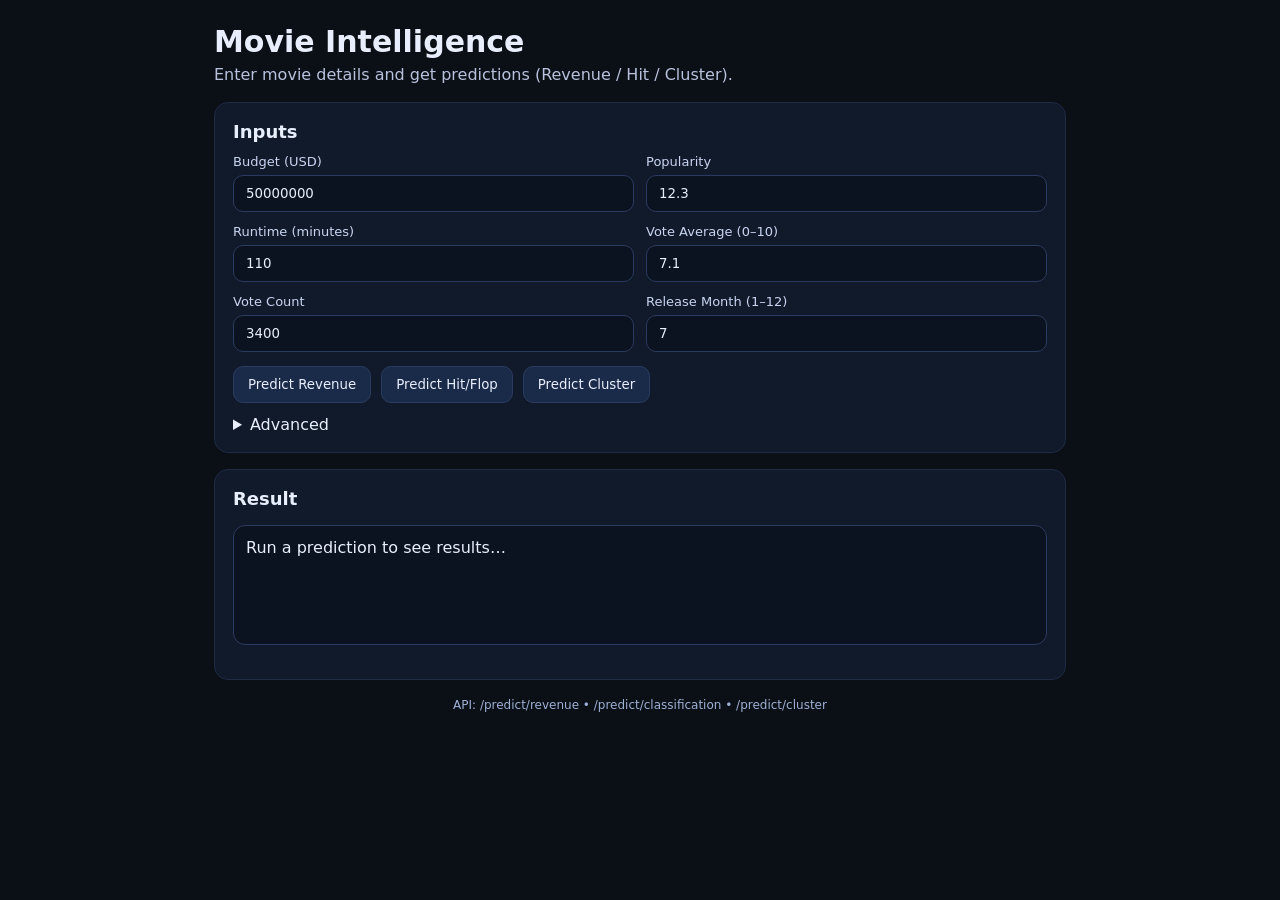
==== templates/index.html @ 2c687a2c "Add web UI interface for predictions" ====
<!doctype html>
<html lang="en">
<head>
  <meta charset="utf-8" />
  <meta name="viewport" content="width=device-width, initial-scale=1" />
  <title>Movie Intelligence – Predictor</title>
  <link rel="stylesheet" href="/static/styles.css" />
</head>
<body>
  <div class="container">
    <header>
      <h1>Movie Intelligence</h1>
      <p>Enter movie details and get predictions (Revenue / Hit / Cluster).</p>
    </header>

    <section class="card">
      <h2>Inputs</h2>

      <div class="grid">
        <label>
          Budget (USD)
          <input id="budget" type="number" min="1" step="1" value="50000000" />
        </label>

        <label>
          Popularity
          <input id="popularity" type="number" min="0" step="0.01" value="12.3" />
        </label>

        <label>
          Runtime (minutes)
          <input id="runtime" type="number" min="1" step="1" value="110" />
        </label>

        <label>
          Vote Average (0–10)
          <input id="vote_average" type="number" min="0" max="10" step="0.1" value="7.1" />
        </label>

        <label>
          Vote Count
          <input id="vote_count" type="number" min="0" step="1" value="3400" />
        </label>

        <label>
          Release Month (1–12)
          <input id="release_month" type="number" min="1" max="12" step="1" value="7" />
        </label>
      </div>

      <div class="actions">
        <button id="btnRevenue">Predict Revenue</button>
        <button id="btnClassify">Predict Hit/Flop</button>
        <button id="btnCluster">Predict Cluster</button>
      </div>

      <details class="advanced">
        <summary>Advanced</summary>
        <label>
          Optional API Key (X-API-Key)
          <input id="api_key" type="password" placeholder="Leave empty if not enabled" />
        </label>
        <p class="hint">If your server sets <code>API_KEY</code> env var, you must send this header.</p>
      </details>
    </section>

    <section class="card">
      <h2>Result</h2>
      <pre id="output" class="output">Run a prediction to see results…</pre>
    </section>

    <footer>
      <span class="muted">API: <code>/predict/revenue</code> • <code>/predict/classification</code> • <code>/predict/cluster</code></span>
    </footer>
  </div>

  <script src="/static/app.js"></script>
</body>
</html>
---- static/styles.css ----
:root { color-scheme: dark; }
* { box-sizing: border-box; font-family: system-ui, -apple-system, Segoe UI, Roboto, Arial; }

body { margin: 0; background: #0b0f16; color: #e8eefc; }
.container { max-width: 900px; margin: 0 auto; padding: 24px; }
header { margin-bottom: 18px; }
h1 { margin: 0 0 6px 0; font-size: 30px; }
p { margin: 0; color: #b8c2dd; }

.card { background: #111a2a; border: 1px solid #1f2b44; border-radius: 14px; padding: 18px; margin-top: 16px; }
h2 { margin: 0 0 12px 0; font-size: 18px; }

.grid { display: grid; grid-template-columns: repeat(2, minmax(0, 1fr)); gap: 12px; }
label { display: grid; gap: 6px; font-size: 13px; color: #c9d4f1; }
input { padding: 10px 12px; border-radius: 10px; border: 1px solid #2b3b5f; background: #0b1220; color: #e8eefc; }

.actions { display: flex; gap: 10px; margin-top: 14px; flex-wrap: wrap; }
button { padding: 10px 14px; border-radius: 10px; border: 1px solid #2b3b5f; background: #1a2b4a; color: #e8eefc; cursor: pointer; }
button:disabled { opacity: 0.6; cursor: not-allowed; }

.output { background: #0b1220; border: 1px solid #2b3b5f; border-radius: 12px; padding: 12px; overflow: auto; min-height: 120px; }

.advanced { margin-top: 12px; }
.hint { margin-top: 8px; font-size: 12px; color: #9fb0d6; }
.muted { color: #9fb0d6; font-size: 12px; }
footer { margin-top: 14px; text-align: center; }
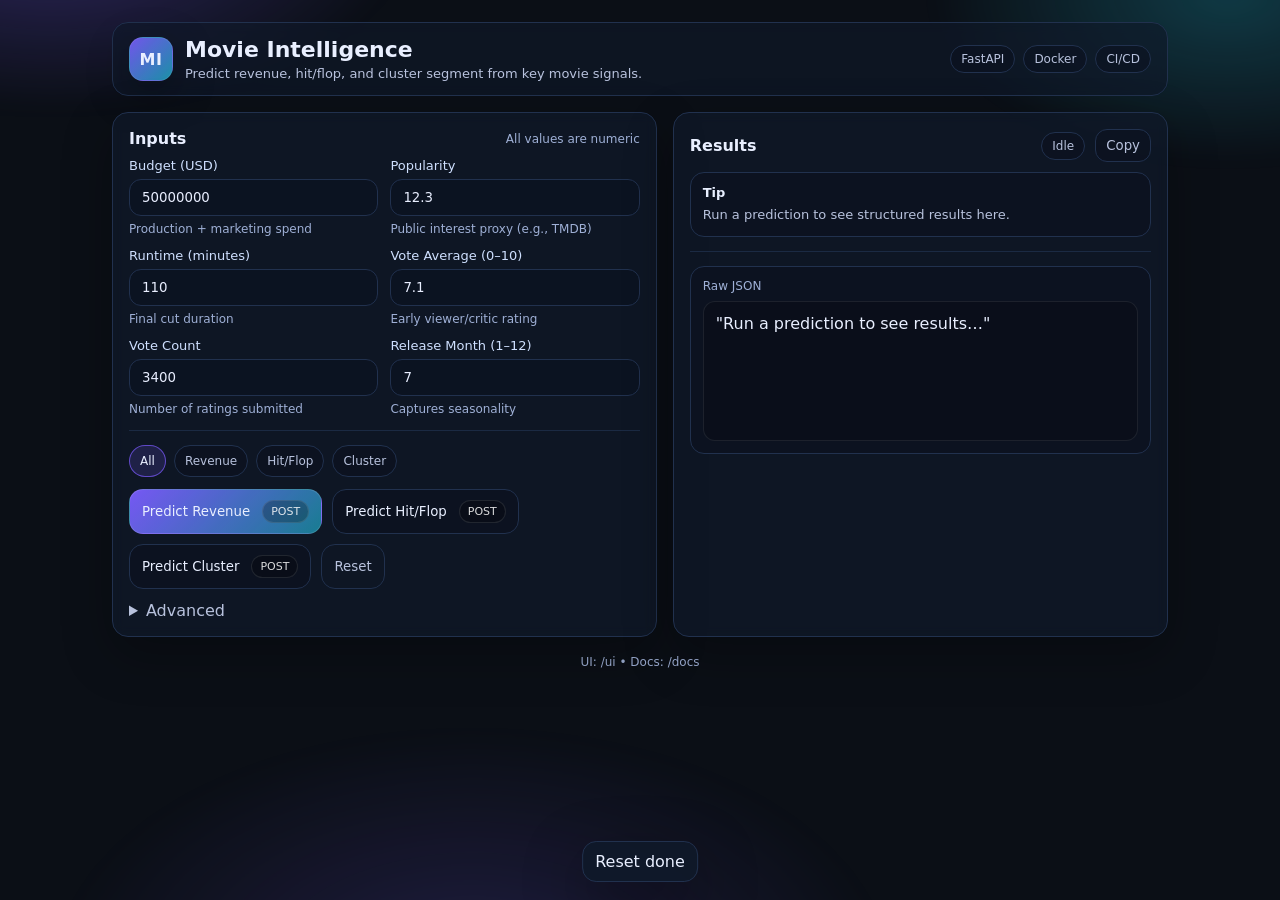
==== commit b2aaf17b: "Improved web UI interface for predictions" ====
--- a/templates/index.html
+++ b/templates/index.html
@@ -7,73 +7,152 @@
   <link rel="stylesheet" href="/static/styles.css" />
 </head>
 <body>
+  <div class="bgGlow"></div>
+
   <div class="container">
-    <header>
-      <h1>Movie Intelligence</h1>
-      <p>Enter movie details and get predictions (Revenue / Hit / Cluster).</p>
+    <header class="topbar">
+      <div class="brand">
+        <div class="logo">MI</div>
+        <div>
+          <h1>Movie Intelligence</h1>
+          <p class="sub">Predict revenue, hit/flop, and cluster segment from key movie signals.</p>
+        </div>
+      </div>
+      <div class="topbarRight">
+        <span class="pill">FastAPI</span>
+        <span class="pill">Docker</span>
+        <span class="pill">CI/CD</span>
+      </div>
     </header>
 
-    <section class="card">
-      <h2>Inputs</h2>
+    <main class="grid2">
+      <!-- LEFT: Inputs -->
+      <section class="card">
+        <div class="cardHead">
+          <h2>Inputs</h2>
+          <span class="muted">All values are numeric</span>
+        </div>
 
-      <div class="grid">
-        <label>
-          Budget (USD)
-          <input id="budget" type="number" min="1" step="1" value="50000000" />
-        </label>
+        <div class="formGrid">
+          <div class="field">
+            <label>Budget (USD)</label>
+            <input id="budget" type="number" min="1" step="1" value="50000000" />
+            <div class="hint">Production + marketing spend</div>
+          </div>
 
-        <label>
-          Popularity
-          <input id="popularity" type="number" min="0" step="0.01" value="12.3" />
-        </label>
+          <div class="field">
+            <label>Popularity</label>
+            <input id="popularity" type="number" min="0" step="0.01" value="12.3" />
+            <div class="hint">Public interest proxy (e.g., TMDB)</div>
+          </div>
 
-        <label>
-          Runtime (minutes)
-          <input id="runtime" type="number" min="1" step="1" value="110" />
-        </label>
+          <div class="field">
+            <label>Runtime (minutes)</label>
+            <input id="runtime" type="number" min="1" step="1" value="110" />
+            <div class="hint">Final cut duration</div>
+          </div>
 
-        <label>
-          Vote Average (0–10)
-          <input id="vote_average" type="number" min="0" max="10" step="0.1" value="7.1" />
-        </label>
+          <div class="field">
+            <label>Vote Average (0–10)</label>
+            <input id="vote_average" type="number" min="0" max="10" step="0.1" value="7.1" />
+            <div class="hint">Early viewer/critic rating</div>
+          </div>
 
-        <label>
-          Vote Count
-          <input id="vote_count" type="number" min="0" step="1" value="3400" />
-        </label>
+          <div class="field">
+            <label>Vote Count</label>
+            <input id="vote_count" type="number" min="0" step="1" value="3400" />
+            <div class="hint">Number of ratings submitted</div>
+          </div>
 
-        <label>
-          Release Month (1–12)
-          <input id="release_month" type="number" min="1" max="12" step="1" value="7" />
-        </label>
-      </div>
+          <div class="field">
+            <label>Release Month (1–12)</label>
+            <input id="release_month" type="number" min="1" max="12" step="1" value="7" />
+            <div class="hint">Captures seasonality</div>
+          </div>
+        </div>
 
-      <div class="actions">
-        <button id="btnRevenue">Predict Revenue</button>
-        <button id="btnClassify">Predict Hit/Flop</button>
-        <button id="btnCluster">Predict Cluster</button>
-      </div>
+        <div class="divider"></div>
 
-      <details class="advanced">
-        <summary>Advanced</summary>
-        <label>
-          Optional API Key (X-API-Key)
-          <input id="api_key" type="password" placeholder="Leave empty if not enabled" />
-        </label>
-        <p class="hint">If your server sets <code>API_KEY</code> env var, you must send this header.</p>
-      </details>
-    </section>
+        <div class="segmented">
+          <button class="segBtn active" data-mode="all">All</button>
+          <button class="segBtn" data-mode="revenue">Revenue</button>
+          <button class="segBtn" data-mode="classify">Hit/Flop</button>
+          <button class="segBtn" data-mode="cluster">Cluster</button>
+        </div>
 
-    <section class="card">
-      <h2>Result</h2>
-      <pre id="output" class="output">Run a prediction to see results…</pre>
-    </section>
+        <div class="actions">
+          <button id="btnRevenue" class="btn primary">
+            <span>Predict Revenue</span>
+            <span class="kbd">POST</span>
+          </button>
 
-    <footer>
-      <span class="muted">API: <code>/predict/revenue</code> • <code>/predict/classification</code> • <code>/predict/cluster</code></span>
+          <button id="btnClassify" class="btn">
+            <span>Predict Hit/Flop</span>
+            <span class="kbd">POST</span>
+          </button>
+
+          <button id="btnCluster" class="btn">
+            <span>Predict Cluster</span>
+            <span class="kbd">POST</span>
+          </button>
+
+          <button id="btnReset" class="btn ghost" title="Reset to defaults">
+            Reset
+          </button>
+        </div>
+
+        <details class="advanced">
+          <summary>Advanced</summary>
+
+          <div class="field">
+            <label>Optional API Key (X-API-Key)</label>
+            <input id="api_key" type="password" placeholder="Leave empty if not enabled" />
+            <div class="hint">Only required if API_KEY is set on the server</div>
+          </div>
+
+          <div class="field">
+            <label>Base URL</label>
+            <input id="base_url" type="text" value="" placeholder="Leave empty for same origin" />
+            <div class="hint">Use if UI is hosted separately (e.g., http://localhost:8000)</div>
+          </div>
+        </details>
+      </section>
+
+      <!-- RIGHT: Results -->
+      <section class="card">
+        <div class="cardHead">
+          <h2>Results</h2>
+          <div class="statusRow">
+            <span id="statusBadge" class="badge idle">Idle</span>
+            <button id="btnCopy" class="iconBtn" title="Copy result JSON">Copy</button>
+          </div>
+        </div>
+
+        <div id="resultCards" class="resultCards">
+          <div class="resultCard mutedCard">
+            <div class="resultTitle">Tip</div>
+            <div class="resultBody">Run a prediction to see structured results here.</div>
+          </div>
+        </div>
+
+        <div class="divider"></div>
+
+        <div class="jsonBlock">
+          <div class="jsonHead">
+            <span class="muted">Raw JSON</span>
+            <span id="latency" class="muted"></span>
+          </div>
+          <pre id="output" class="output">Run a prediction to see results…</pre>
+        </div>
+      </section>
+    </main>
+
+    <footer class="footer">
+      <span class="muted">UI: <code>/ui</code> • Docs: <code>/docs</code></span>
     </footer>
   </div>
 
+  <div id="toast" class="toast hidden"></div>
   <script src="/static/app.js"></script>
 </body>
 </html>
--- a/static/styles.css
+++ b/static/styles.css
@@ -1,26 +1,232 @@
-:root { color-scheme: dark; }
-* { box-sizing: border-box; font-family: system-ui, -apple-system, Segoe UI, Roboto, Arial; }
-
-body { margin: 0; background: #0b0f16; color: #e8eefc; }
-.container { max-width: 900px; margin: 0 auto; padding: 24px; }
-header { margin-bottom: 18px; }
-h1 { margin: 0 0 6px 0; font-size: 30px; }
-p { margin: 0; color: #b8c2dd; }
-
-.card { background: #111a2a; border: 1px solid #1f2b44; border-radius: 14px; padding: 18px; margin-top: 16px; }
-h2 { margin: 0 0 12px 0; font-size: 18px; }
-
-.grid { display: grid; grid-template-columns: repeat(2, minmax(0, 1fr)); gap: 12px; }
-label { display: grid; gap: 6px; font-size: 13px; color: #c9d4f1; }
-input { padding: 10px 12px; border-radius: 10px; border: 1px solid #2b3b5f; background: #0b1220; color: #e8eefc; }
-
-.actions { display: flex; gap: 10px; margin-top: 14px; flex-wrap: wrap; }
-button { padding: 10px 14px; border-radius: 10px; border: 1px solid #2b3b5f; background: #1a2b4a; color: #e8eefc; cursor: pointer; }
-button:disabled { opacity: 0.6; cursor: not-allowed; }
-
-.output { background: #0b1220; border: 1px solid #2b3b5f; border-radius: 12px; padding: 12px; overflow: auto; min-height: 120px; }
-
-.advanced { margin-top: 12px; }
-.hint { margin-top: 8px; font-size: 12px; color: #9fb0d6; }
-.muted { color: #9fb0d6; font-size: 12px; }
-footer { margin-top: 14px; text-align: center; }
+:root{
+  --bg:#0b0f16;
+  --panel:#101a2a;
+  --panel2:#0b1220;
+  --border:#21314e;
+  --text:#e9efff;
+  --muted:#9fb0d6;
+  --muted2:#b8c2dd;
+  --accent:#7c5cff;
+  --accent2:#22d3ee;
+  --good:#22c55e;
+  --warn:#f59e0b;
+  --bad:#ef4444;
+}
+
+*{ box-sizing:border-box; font-family:system-ui,-apple-system,Segoe UI,Roboto,Arial; }
+body{ margin:0; background:var(--bg); color:var(--text); overflow-x:hidden; }
+
+.bgGlow{
+  position:fixed; inset:-200px;
+  background:
+    radial-gradient(600px 300px at 15% 10%, rgba(124,92,255,.30), transparent 60%),
+    radial-gradient(500px 280px at 85% 15%, rgba(34,211,238,.22), transparent 60%),
+    radial-gradient(700px 400px at 40% 90%, rgba(124,92,255,.18), transparent 60%);
+  filter: blur(10px);
+  pointer-events:none;
+  z-index:-1;
+}
+
+.container{ max-width:1100px; margin:0 auto; padding:22px; }
+.topbar{
+  display:flex; justify-content:space-between; align-items:center;
+  gap:16px; padding:14px 16px;
+  background:rgba(16,26,42,.65);
+  border:1px solid var(--border);
+  border-radius:16px;
+  backdrop-filter: blur(6px);
+}
+.brand{ display:flex; align-items:center; gap:12px; }
+.logo{
+  width:44px; height:44px; border-radius:14px;
+  display:grid; place-items:center;
+  font-weight:800; letter-spacing:.5px;
+  background:linear-gradient(135deg, rgba(124,92,255,.9), rgba(34,211,238,.65));
+  border:1px solid rgba(255,255,255,.08);
+  box-shadow: 0 12px 40px rgba(0,0,0,.35);
+}
+h1{ margin:0; font-size:22px; line-height:1.2; }
+.sub{ margin:2px 0 0 0; color:var(--muted2); font-size:13px; }
+.topbarRight{ display:flex; gap:8px; flex-wrap:wrap; justify-content:flex-end; }
+.pill{
+  font-size:12px; color:var(--muted2);
+  padding:6px 10px; border-radius:999px;
+  border:1px solid var(--border);
+  background:rgba(11,18,32,.55);
+}
+
+.grid2{ display:grid; grid-template-columns: 1.1fr 1fr; gap:16px; margin-top:16px; }
+@media (max-width: 980px){ .grid2{ grid-template-columns:1fr; } }
+
+.card{
+  background:rgba(16,26,42,.72);
+  border:1px solid var(--border);
+  border-radius:16px;
+  padding:16px;
+  box-shadow: 0 18px 50px rgba(0,0,0,.28);
+  backdrop-filter: blur(6px);
+}
+.cardHead{
+  display:flex; justify-content:space-between; align-items:center;
+  gap:12px; margin-bottom:10px;
+}
+h2{ margin:0; font-size:16px; }
+.muted{ color:var(--muted); font-size:12px; }
+
+.formGrid{ display:grid; grid-template-columns: repeat(2, minmax(0,1fr)); gap:12px; }
+@media (max-width: 560px){ .formGrid{ grid-template-columns:1fr; } }
+
+.field{ display:grid; gap:6px; }
+label{ color:#cfe0ff; font-size:13px; }
+input{
+  padding:10px 12px;
+  border-radius:12px;
+  border:1px solid var(--border);
+  background:rgba(11,18,32,.75);
+  color:var(--text);
+  outline:none;
+  transition: border-color .15s ease, transform .08s ease;
+}
+input:focus{
+  border-color: rgba(124,92,255,.75);
+  box-shadow: 0 0 0 3px rgba(124,92,255,.15);
+}
+.hint{ color:var(--muted); font-size:12px; }
+
+.divider{
+  height:1px; background:rgba(33,49,78,.75);
+  margin:14px 0;
+}
+
+.segmented{
+  display:flex; gap:8px; flex-wrap:wrap;
+  margin-bottom:12px;
+}
+.segBtn{
+  border:1px solid var(--border);
+  background:rgba(11,18,32,.55);
+  color:var(--muted2);
+  padding:8px 10px;
+  border-radius:999px;
+  cursor:pointer;
+  font-size:12px;
+}
+.segBtn.active{
+  color:var(--text);
+  border-color: rgba(124,92,255,.7);
+  background: rgba(124,92,255,.16);
+}
+
+.actions{ display:flex; gap:10px; flex-wrap:wrap; }
+.btn{
+  display:flex; align-items:center; justify-content:space-between;
+  gap:12px;
+  padding:10px 12px;
+  border-radius:14px;
+  border:1px solid var(--border);
+  background:rgba(11,18,32,.55);
+  color:var(--text);
+  cursor:pointer;
+  transition: transform .08s ease, background .15s ease, border-color .15s ease;
+}
+.btn:hover{ transform: translateY(-1px); border-color: rgba(124,92,255,.45); }
+.btn:disabled{ opacity:.6; cursor:not-allowed; transform:none; }
+
+.btn.primary{
+  background: linear-gradient(135deg, rgba(124,92,255,.95), rgba(34,211,238,.55));
+  border-color: rgba(255,255,255,.12);
+}
+.btn.ghost{
+  background: transparent;
+  color: var(--muted2);
+}
+
+.kbd{
+  font-size:11px;
+  color: rgba(255,255,255,.85);
+  padding:4px 8px;
+  border-radius:999px;
+  background: rgba(0,0,0,.25);
+  border: 1px solid rgba(255,255,255,.10);
+}
+
+.advanced{ margin-top:12px; }
+.advanced summary{ cursor:pointer; color:var(--muted2); }
+.advanced .field{ margin-top:10px; }
+
+.statusRow{ display:flex; align-items:center; gap:10px; }
+.badge{
+  font-size:12px;
+  padding:6px 10px;
+  border-radius:999px;
+  border:1px solid var(--border);
+  background: rgba(11,18,32,.55);
+  color: var(--muted2);
+}
+.badge.ok{ border-color: rgba(34,197,94,.45); background: rgba(34,197,94,.12); color: #b7f7c7; }
+.badge.busy{ border-color: rgba(245,158,11,.55); background: rgba(245,158,11,.12); color: #ffe3b0; }
+.badge.err{ border-color: rgba(239,68,68,.55); background: rgba(239,68,68,.12); color: #ffd2d2; }
+.badge.idle{ }
+
+.iconBtn{
+  border:1px solid var(--border);
+  background: rgba(11,18,32,.55);
+  color: var(--muted2);
+  border-radius:12px;
+  padding:8px 10px;
+  cursor:pointer;
+}
+.iconBtn:hover{ border-color: rgba(124,92,255,.45); }
+
+.resultCards{
+  display:grid; gap:10px;
+}
+.resultCard{
+  border:1px solid var(--border);
+  background: rgba(11,18,32,.55);
+  border-radius:14px;
+  padding:12px;
+  animation: fadeIn .22s ease-out;
+}
+.resultTitle{ font-weight:700; font-size:13px; margin-bottom:6px; }
+.resultBody{ color: var(--muted2); font-size:13px; line-height:1.35; }
+.mutedCard .resultBody{ color: var(--muted); }
+
+.jsonBlock{
+  border:1px solid var(--border);
+  background: rgba(11,18,32,.55);
+  border-radius:14px;
+  padding:12px;
+}
+.jsonHead{
+  display:flex; justify-content:space-between; align-items:center;
+  margin-bottom:8px;
+}
+.output{
+  margin:0;
+  background: rgba(0,0,0,.18);
+  border:1px solid rgba(255,255,255,.08);
+  border-radius:12px;
+  padding:12px;
+  overflow:auto;
+  min-height: 140px;
+}
+
+.footer{ margin-top:14px; text-align:center; }
+
+.toast{
+  position:fixed; bottom:18px; left:50%;
+  transform: translateX(-50%);
+  background: rgba(16,26,42,.92);
+  border:1px solid var(--border);
+  color: var(--text);
+  padding:10px 12px;
+  border-radius:14px;
+  box-shadow: 0 20px 60px rgba(0,0,0,.35);
+}
+.hidden{ display:none; }
+
+@keyframes fadeIn{
+  from{ opacity:0; transform: translateY(4px); }
+  to{ opacity:1; transform: translateY(0); }
+}
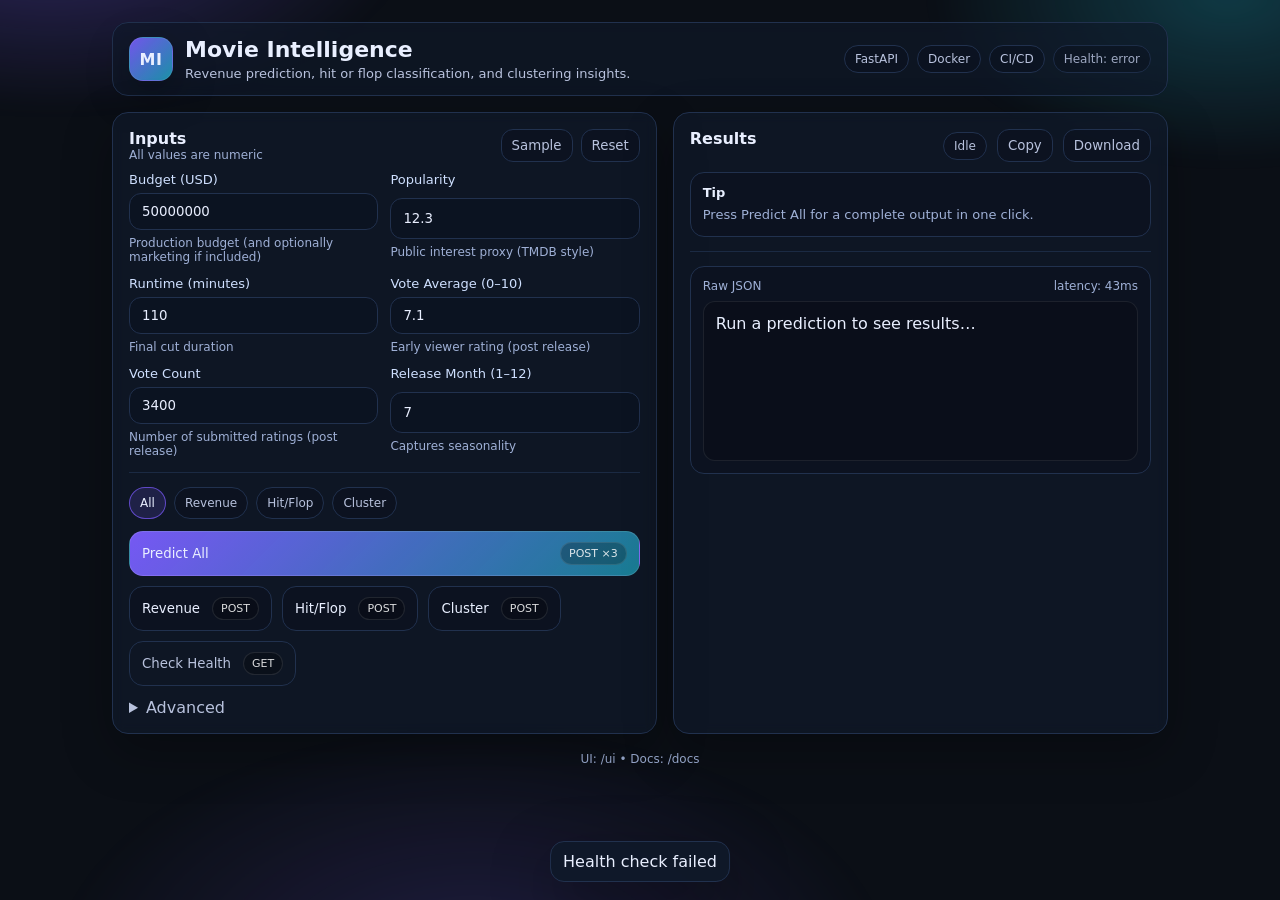
==== commit c310dfe1: "Improving UI" ====
--- a/templates/index.html
+++ b/templates/index.html
@@ -3,7 +3,7 @@
 <head>
   <meta charset="utf-8" />
   <meta name="viewport" content="width=device-width, initial-scale=1" />
-  <title>Movie Intelligence – Predictor</title>
+  <title>Movie Intelligence • Predictor</title>
   <link rel="stylesheet" href="/static/styles.css" />
 </head>
 <body>
@@ -15,13 +15,15 @@
         <div class="logo">MI</div>
         <div>
           <h1>Movie Intelligence</h1>
-          <p class="sub">Predict revenue, hit/flop, and cluster segment from key movie signals.</p>
+          <p class="sub">Revenue prediction, hit or flop classification, and clustering insights.</p>
         </div>
       </div>
+
       <div class="topbarRight">
         <span class="pill">FastAPI</span>
         <span class="pill">Docker</span>
         <span class="pill">CI/CD</span>
+        <span id="healthPill" class="pill pill-muted">Health: —</span>
       </div>
     </header>
 
@@ -29,21 +31,27 @@
       <!-- LEFT: Inputs -->
       <section class="card">
         <div class="cardHead">
-          <h2>Inputs</h2>
-          <span class="muted">All values are numeric</span>
+          <div>
+            <h2>Inputs</h2>
+            <div class="muted">All values are numeric</div>
+          </div>
+          <div class="headBtns">
+            <button id="btnSample" class="iconBtn" title="Fill a sample input">Sample</button>
+            <button id="btnReset" class="iconBtn" title="Reset to defaults">Reset</button>
+          </div>
         </div>
 
         <div class="formGrid">
           <div class="field">
             <label>Budget (USD)</label>
             <input id="budget" type="number" min="1" step="1" value="50000000" />
-            <div class="hint">Production + marketing spend</div>
+            <div class="hint">Production budget (and optionally marketing if included)</div>
           </div>
 
           <div class="field">
             <label>Popularity</label>
             <input id="popularity" type="number" min="0" step="0.01" value="12.3" />
-            <div class="hint">Public interest proxy (e.g., TMDB)</div>
+            <div class="hint">Public interest proxy (TMDB style)</div>
           </div>
 
           <div class="field">
@@ -55,13 +63,13 @@
           <div class="field">
             <label>Vote Average (0–10)</label>
             <input id="vote_average" type="number" min="0" max="10" step="0.1" value="7.1" />
-            <div class="hint">Early viewer/critic rating</div>
+            <div class="hint">Early viewer rating (post release)</div>
           </div>
 
           <div class="field">
             <label>Vote Count</label>
             <input id="vote_count" type="number" min="0" step="1" value="3400" />
-            <div class="hint">Number of ratings submitted</div>
+            <div class="hint">Number of submitted ratings (post release)</div>
           </div>
 
           <div class="field">
@@ -81,23 +89,29 @@
         </div>
 
         <div class="actions">
-          <button id="btnRevenue" class="btn primary">
-            <span>Predict Revenue</span>
+          <button id="btnAll" class="btn primary wide">
+            <span>Predict All</span>
+            <span class="kbd">POST ×3</span>
+          </button>
+
+          <button id="btnRevenue" class="btn">
+            <span>Revenue</span>
             <span class="kbd">POST</span>
           </button>
 
           <button id="btnClassify" class="btn">
-            <span>Predict Hit/Flop</span>
+            <span>Hit/Flop</span>
             <span class="kbd">POST</span>
           </button>
 
           <button id="btnCluster" class="btn">
-            <span>Predict Cluster</span>
+            <span>Cluster</span>
             <span class="kbd">POST</span>
           </button>
 
-          <button id="btnReset" class="btn ghost" title="Reset to defaults">
-            Reset
+          <button id="btnHealth" class="btn ghost">
+            <span>Check Health</span>
+            <span class="kbd">GET</span>
           </button>
         </div>
 
@@ -107,7 +121,7 @@
           <div class="field">
             <label>Optional API Key (X-API-Key)</label>
             <input id="api_key" type="password" placeholder="Leave empty if not enabled" />
-            <div class="hint">Only required if API_KEY is set on the server</div>
+            <div class="hint">Only required if API key is enabled on the server</div>
           </div>
 
           <div class="field">
@@ -125,13 +139,14 @@
           <div class="statusRow">
             <span id="statusBadge" class="badge idle">Idle</span>
             <button id="btnCopy" class="iconBtn" title="Copy result JSON">Copy</button>
+            <button id="btnDownload" class="iconBtn" title="Download result as JSON">Download</button>
           </div>
         </div>
 
         <div id="resultCards" class="resultCards">
           <div class="resultCard mutedCard">
             <div class="resultTitle">Tip</div>
-            <div class="resultBody">Run a prediction to see structured results here.</div>
+            <div class="resultBody">Press Predict All for a complete output in one click.</div>
           </div>
         </div>
 
--- a/static/styles.css
+++ b/static/styles.css
@@ -28,6 +28,7 @@
 }
 
 .container{ max-width:1100px; margin:0 auto; padding:22px; }
+
 .topbar{
   display:flex; justify-content:space-between; align-items:center;
   gap:16px; padding:14px 16px;
@@ -36,7 +37,9 @@
   border-radius:16px;
   backdrop-filter: blur(6px);
 }
+
 .brand{ display:flex; align-items:center; gap:12px; }
+
 .logo{
   width:44px; height:44px; border-radius:14px;
   display:grid; place-items:center;
@@ -45,15 +48,19 @@
   border:1px solid rgba(255,255,255,.08);
   box-shadow: 0 12px 40px rgba(0,0,0,.35);
 }
+
 h1{ margin:0; font-size:22px; line-height:1.2; }
 .sub{ margin:2px 0 0 0; color:var(--muted2); font-size:13px; }
+
 .topbarRight{ display:flex; gap:8px; flex-wrap:wrap; justify-content:flex-end; }
+
 .pill{
   font-size:12px; color:var(--muted2);
   padding:6px 10px; border-radius:999px;
   border:1px solid var(--border);
   background:rgba(11,18,32,.55);
 }
+.pill-muted{ opacity:.85; }
 
 .grid2{ display:grid; grid-template-columns: 1.1fr 1fr; gap:16px; margin-top:16px; }
 @media (max-width: 980px){ .grid2{ grid-template-columns:1fr; } }
@@ -66,10 +73,14 @@
   box-shadow: 0 18px 50px rgba(0,0,0,.28);
   backdrop-filter: blur(6px);
 }
+
 .cardHead{
-  display:flex; justify-content:space-between; align-items:center;
+  display:flex; justify-content:space-between; align-items:flex-start;
   gap:12px; margin-bottom:10px;
 }
+
+.headBtns{ display:flex; gap:8px; flex-wrap:wrap; justify-content:flex-end; }
+
 h2{ margin:0; font-size:16px; }
 .muted{ color:var(--muted); font-size:12px; }
 
@@ -78,6 +89,7 @@
 
 .field{ display:grid; gap:6px; }
 label{ color:#cfe0ff; font-size:13px; }
+
 input{
   padding:10px 12px;
   border-radius:12px;
@@ -131,6 +143,7 @@
 }
 .btn:hover{ transform: translateY(-1px); border-color: rgba(124,92,255,.45); }
 .btn:disabled{ opacity:.6; cursor:not-allowed; transform:none; }
+.btn.wide{ flex: 1 1 100%; }
 
 .btn.primary{
   background: linear-gradient(135deg, rgba(124,92,255,.95), rgba(34,211,238,.55));
@@ -154,7 +167,8 @@
 .advanced summary{ cursor:pointer; color:var(--muted2); }
 .advanced .field{ margin-top:10px; }
 
-.statusRow{ display:flex; align-items:center; gap:10px; }
+.statusRow{ display:flex; align-items:center; gap:10px; flex-wrap:wrap; }
+
 .badge{
   font-size:12px;
   padding:6px 10px;
@@ -175,12 +189,11 @@
   border-radius:12px;
   padding:8px 10px;
   cursor:pointer;
-}
-.iconBtn:hover{ border-color: rgba(124,92,255,.45); }
-
-.resultCards{
-  display:grid; gap:10px;
-}
+  transition: transform .08s ease, border-color .15s ease;
+}
+.iconBtn:hover{ transform: translateY(-1px); border-color: rgba(124,92,255,.45); }
+
+.resultCards{ display:grid; gap:10px; }
 .resultCard{
   border:1px solid var(--border);
   background: rgba(11,18,32,.55);
@@ -209,7 +222,7 @@
   border-radius:12px;
   padding:12px;
   overflow:auto;
-  min-height: 140px;
+  min-height: 160px;
 }
 
 .footer{ margin-top:14px; text-align:center; }
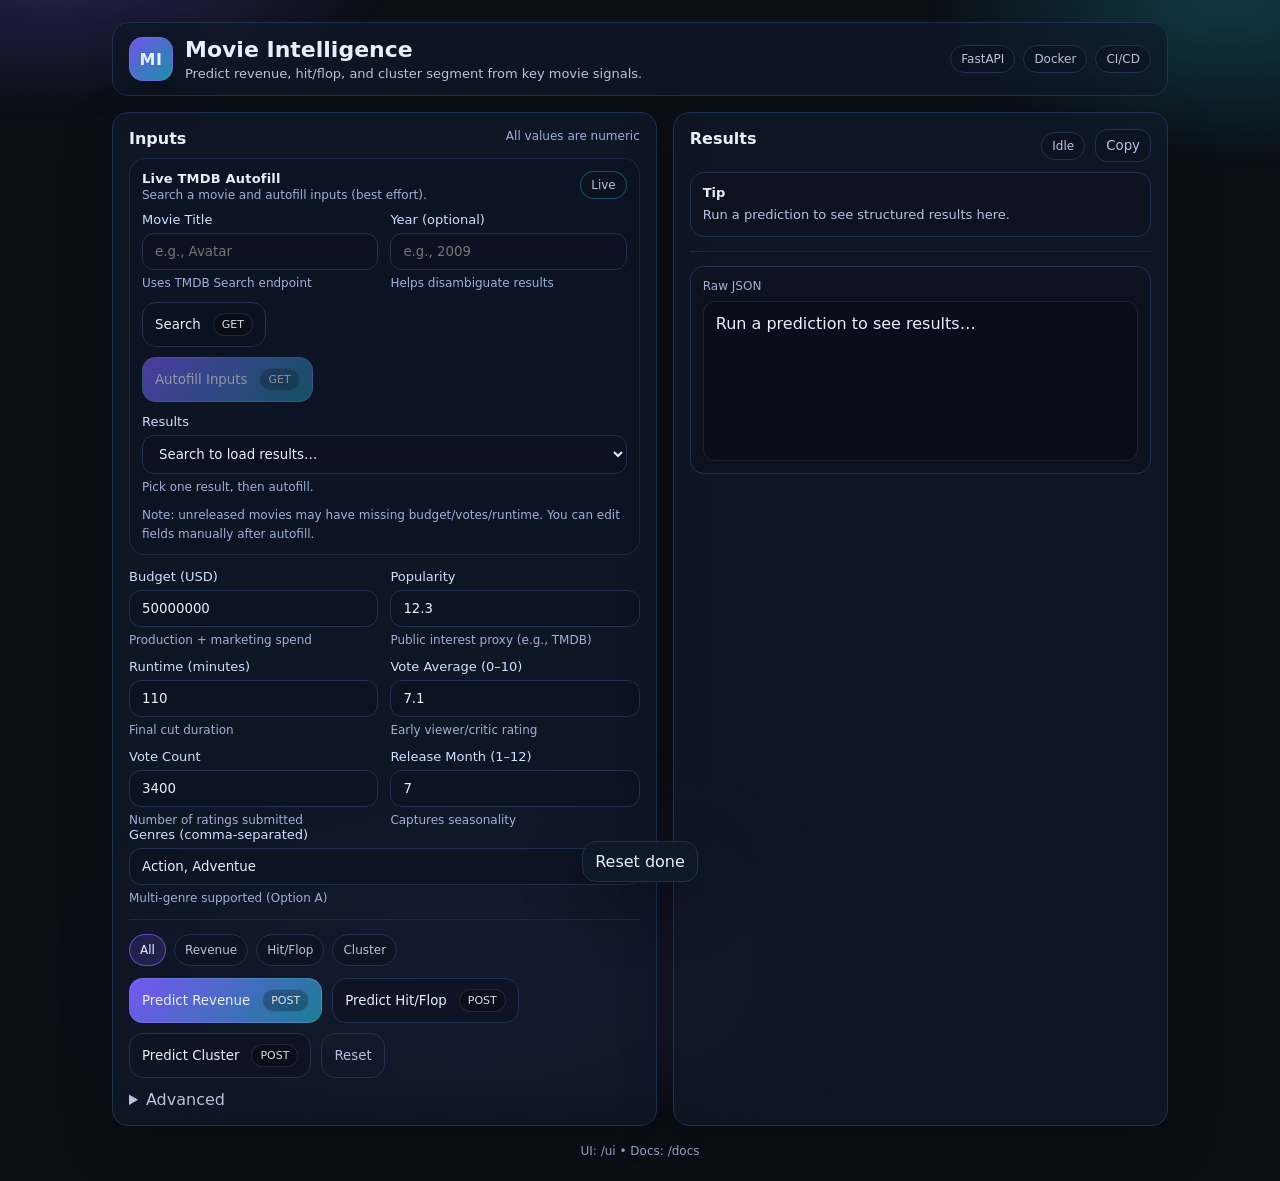
==== commit c943eaa4: "Added genres and live api" ====
--- a/templates/index.html
+++ b/templates/index.html
@@ -3,7 +3,7 @@
 <head>
   <meta charset="utf-8" />
   <meta name="viewport" content="width=device-width, initial-scale=1" />
-  <title>Movie Intelligence • Predictor</title>
+  <title>Movie Intelligence – Predictor</title>
   <link rel="stylesheet" href="/static/styles.css" />
 </head>
 <body>
@@ -15,15 +15,13 @@
         <div class="logo">MI</div>
         <div>
           <h1>Movie Intelligence</h1>
-          <p class="sub">Revenue prediction, hit or flop classification, and clustering insights.</p>
+          <p class="sub">Predict revenue, hit/flop, and cluster segment from key movie signals.</p>
         </div>
       </div>
-
       <div class="topbarRight">
         <span class="pill">FastAPI</span>
         <span class="pill">Docker</span>
         <span class="pill">CI/CD</span>
-        <span id="healthPill" class="pill pill-muted">Health: —</span>
       </div>
     </header>
 
@@ -31,13 +29,58 @@
       <!-- LEFT: Inputs -->
       <section class="card">
         <div class="cardHead">
-          <div>
-            <h2>Inputs</h2>
-            <div class="muted">All values are numeric</div>
-          </div>
-          <div class="headBtns">
-            <button id="btnSample" class="iconBtn" title="Fill a sample input">Sample</button>
-            <button id="btnReset" class="iconBtn" title="Reset to defaults">Reset</button>
+          <h2>Inputs</h2>
+          <span class="muted">All values are numeric</span>
+        </div>
+
+        <!-- NEW: Live TMDB Autofill -->
+        <div class="tmdbBox">
+          <div class="tmdbHead">
+            <div>
+              <div class="tmdbTitle">Live TMDB Autofill</div>
+              <div class="tmdbSub">Search a movie and autofill inputs (best effort).</div>
+            </div>
+            <span class="pill tmdbPill">Live</span>
+          </div>
+
+          <div class="tmdbGrid">
+            <div class="field">
+              <label>Movie Title</label>
+              <input id="tmdb_query" type="text" placeholder="e.g., Avatar" />
+              <div class="hint">Uses TMDB Search endpoint</div>
+            </div>
+
+            <div class="field">
+              <label>Year (optional)</label>
+              <input id="tmdb_year" type="number" min="1870" step="1" placeholder="e.g., 2009" />
+              <div class="hint">Helps disambiguate results</div>
+            </div>
+
+            <div class="tmdbActions">
+              <button id="btnTmdbSearch" class="btn">
+                <span>Search</span>
+                <span class="kbd">GET</span>
+              </button>
+
+              <button id="btnTmdbFill" class="btn primary" disabled>
+                <span>Autofill Inputs</span>
+                <span class="kbd">GET</span>
+              </button>
+            </div>
+
+            <div class="field tmdbSelect">
+              <label>Results</label>
+              <select id="tmdb_results">
+                <option value="">Search to load results…</option>
+              </select>
+              <div class="hint">Pick one result, then autofill.</div>
+            </div>
+          </div>
+
+          <div class="tmdbNote">
+            <span class="muted">
+              Note: unreleased movies may have missing budget/votes/runtime. You can edit fields manually after autofill.
+            </span>
           </div>
         </div>
 
@@ -45,13 +88,13 @@
           <div class="field">
             <label>Budget (USD)</label>
             <input id="budget" type="number" min="1" step="1" value="50000000" />
-            <div class="hint">Production budget (and optionally marketing if included)</div>
+            <div class="hint">Production + marketing spend</div>
           </div>
 
           <div class="field">
             <label>Popularity</label>
             <input id="popularity" type="number" min="0" step="0.01" value="12.3" />
-            <div class="hint">Public interest proxy (TMDB style)</div>
+            <div class="hint">Public interest proxy (e.g., TMDB)</div>
           </div>
 
           <div class="field">
@@ -63,13 +106,13 @@
           <div class="field">
             <label>Vote Average (0–10)</label>
             <input id="vote_average" type="number" min="0" max="10" step="0.1" value="7.1" />
-            <div class="hint">Early viewer rating (post release)</div>
+            <div class="hint">Early viewer/critic rating</div>
           </div>
 
           <div class="field">
             <label>Vote Count</label>
             <input id="vote_count" type="number" min="0" step="1" value="3400" />
-            <div class="hint">Number of submitted ratings (post release)</div>
+            <div class="hint">Number of ratings submitted</div>
           </div>
 
           <div class="field">
@@ -77,6 +120,11 @@
             <input id="release_month" type="number" min="1" max="12" step="1" value="7" />
             <div class="hint">Captures seasonality</div>
           </div>
+        </div>
+        <div class="field">
+          <label>Genres (comma-separated)</label>
+          <input id="genres" type="text" placeholder="Action, Adventure, Sci-Fi" />
+          <div class="hint">Multi-genre supported (Option A)</div>
         </div>
 
         <div class="divider"></div>
@@ -89,29 +137,23 @@
         </div>
 
         <div class="actions">
-          <button id="btnAll" class="btn primary wide">
-            <span>Predict All</span>
-            <span class="kbd">POST ×3</span>
-          </button>
-
-          <button id="btnRevenue" class="btn">
-            <span>Revenue</span>
+          <button id="btnRevenue" class="btn primary">
+            <span>Predict Revenue</span>
             <span class="kbd">POST</span>
           </button>
 
           <button id="btnClassify" class="btn">
-            <span>Hit/Flop</span>
+            <span>Predict Hit/Flop</span>
             <span class="kbd">POST</span>
           </button>
 
           <button id="btnCluster" class="btn">
-            <span>Cluster</span>
+            <span>Predict Cluster</span>
             <span class="kbd">POST</span>
           </button>
 
-          <button id="btnHealth" class="btn ghost">
-            <span>Check Health</span>
-            <span class="kbd">GET</span>
+          <button id="btnReset" class="btn ghost" title="Reset to defaults">
+            Reset
           </button>
         </div>
 
@@ -121,7 +163,7 @@
           <div class="field">
             <label>Optional API Key (X-API-Key)</label>
             <input id="api_key" type="password" placeholder="Leave empty if not enabled" />
-            <div class="hint">Only required if API key is enabled on the server</div>
+            <div class="hint">Only required if API_KEY is set on the server</div>
           </div>
 
           <div class="field">
@@ -139,14 +181,13 @@
           <div class="statusRow">
             <span id="statusBadge" class="badge idle">Idle</span>
             <button id="btnCopy" class="iconBtn" title="Copy result JSON">Copy</button>
-            <button id="btnDownload" class="iconBtn" title="Download result as JSON">Download</button>
           </div>
         </div>
 
         <div id="resultCards" class="resultCards">
           <div class="resultCard mutedCard">
             <div class="resultTitle">Tip</div>
-            <div class="resultBody">Press Predict All for a complete output in one click.</div>
+            <div class="resultBody">Run a prediction to see structured results here.</div>
           </div>
         </div>
 
--- a/static/styles.css
+++ b/static/styles.css
@@ -243,3 +243,76 @@
   from{ opacity:0; transform: translateY(4px); }
   to{ opacity:1; transform: translateY(0); }
 }
+
+/* ===== TMDB Live Autofill ===== */
+.tmdbBox{
+  margin-bottom: 14px;
+  border: 1px solid rgba(33,49,78,.75);
+  background: rgba(11,18,32,.35);
+  border-radius: 16px;
+  padding: 12px;
+}
+
+.tmdbHead{
+  display:flex;
+  align-items:flex-start;
+  justify-content:space-between;
+  gap:12px;
+  margin-bottom: 10px;
+}
+
+.tmdbTitle{
+  font-weight: 800;
+  font-size: 13px;
+  letter-spacing: .2px;
+}
+
+.tmdbSub{
+  color: var(--muted);
+  font-size: 12px;
+  margin-top: 2px;
+}
+
+.tmdbPill{
+  border-color: rgba(34,211,238,.35);
+}
+
+.tmdbGrid{
+  display:grid;
+  grid-template-columns: 1fr 1fr;
+  gap: 12px;
+}
+
+@media (max-width: 560px){
+  .tmdbGrid{ grid-template-columns: 1fr; }
+}
+
+.tmdbActions{
+  display:flex;
+  gap:10px;
+  flex-wrap:wrap;
+  align-items:center;
+}
+
+.tmdbSelect{
+  grid-column: 1 / -1;
+}
+
+select{
+  padding:10px 12px;
+  border-radius:12px;
+  border:1px solid var(--border);
+  background:rgba(11,18,32,.75);
+  color:var(--text);
+  outline:none;
+}
+
+select:focus{
+  border-color: rgba(124,92,255,.75);
+  box-shadow: 0 0 0 3px rgba(124,92,255,.15);
+}
+
+.tmdbNote{
+  margin-top: 10px;
+}
+/* ============================ */
